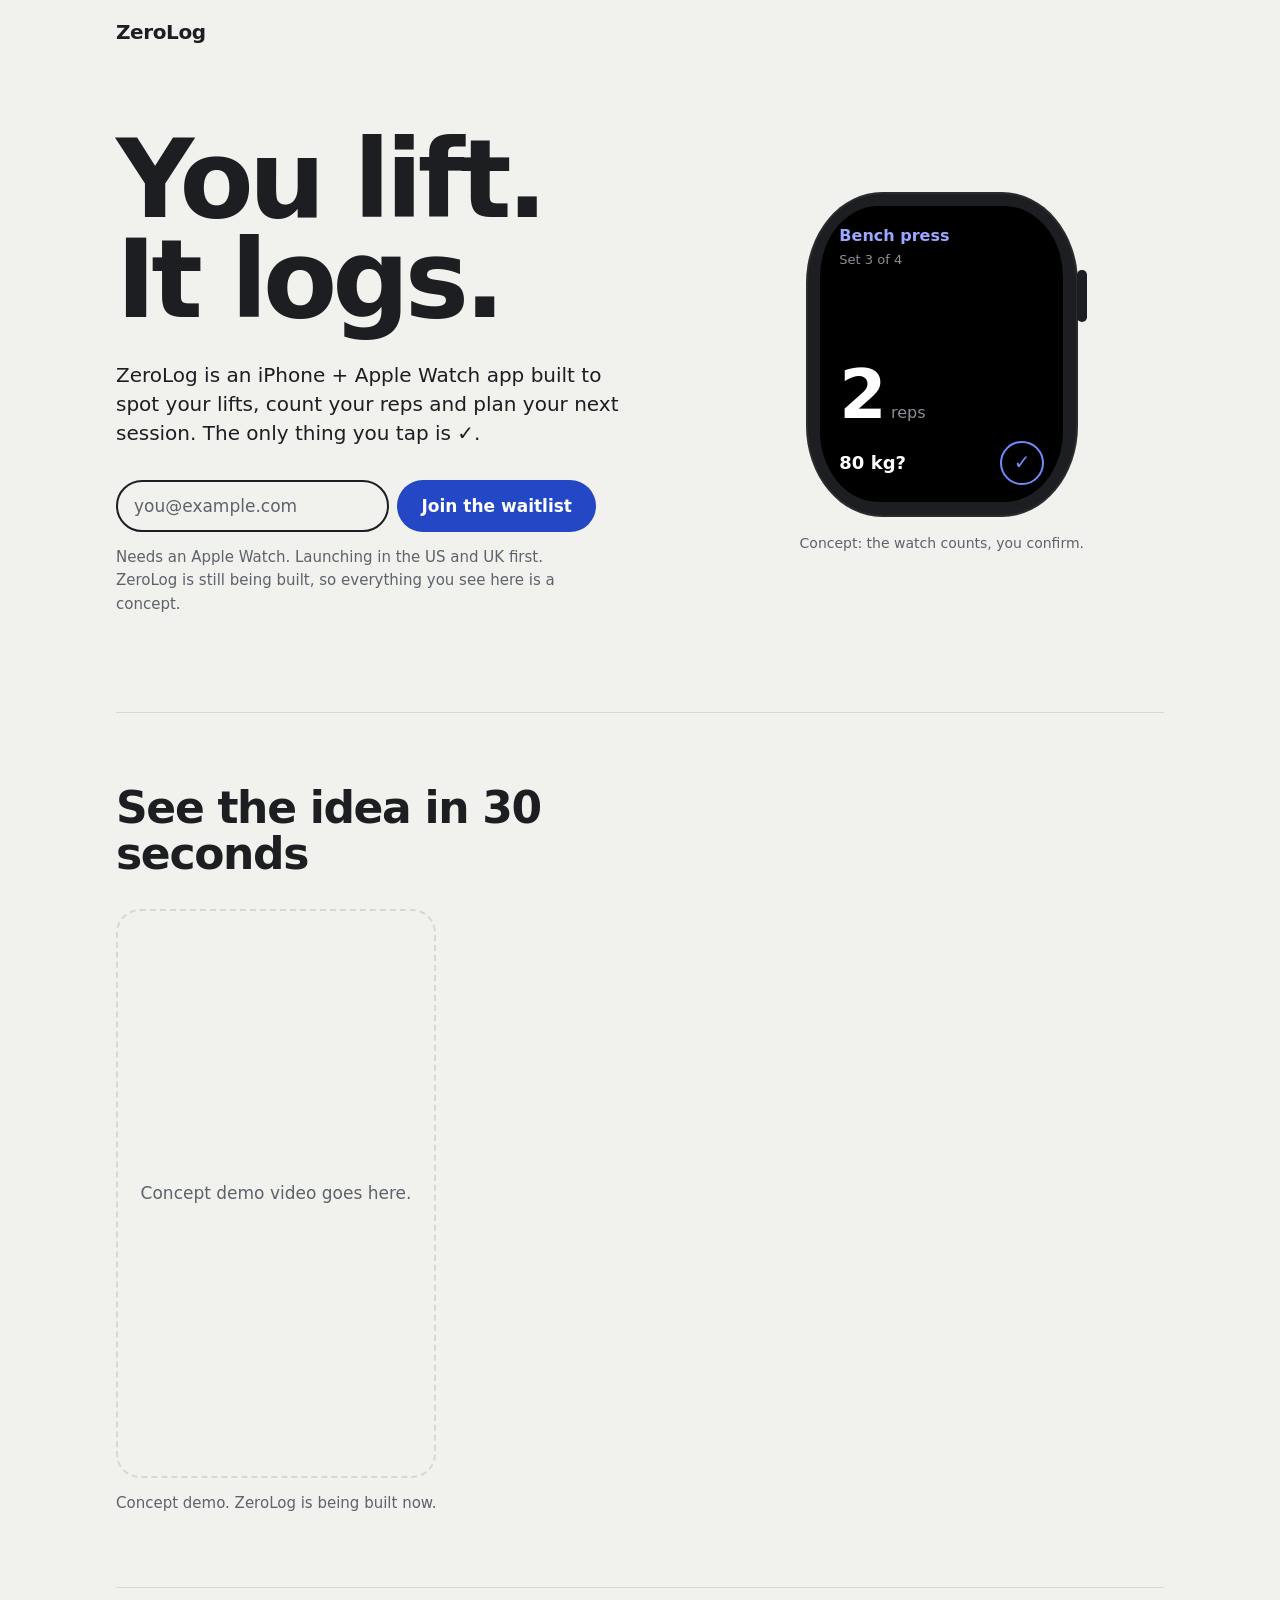
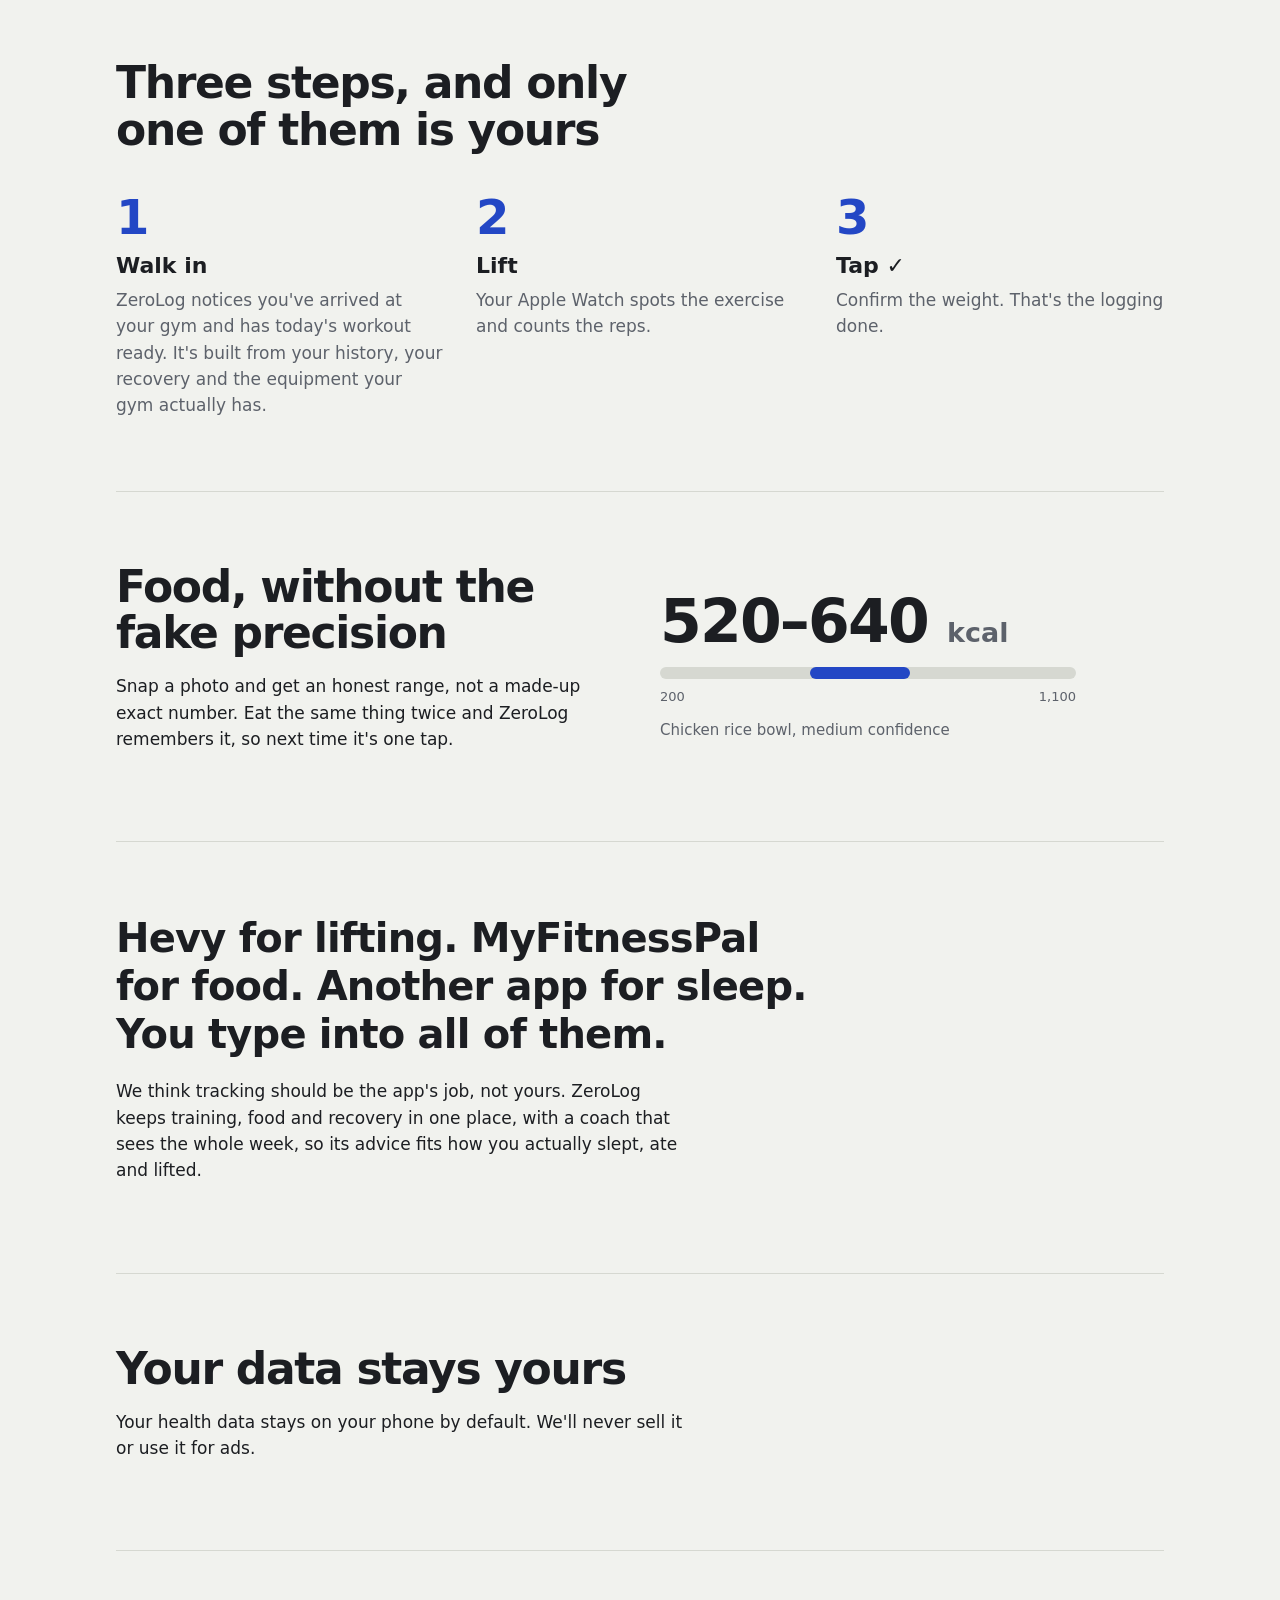
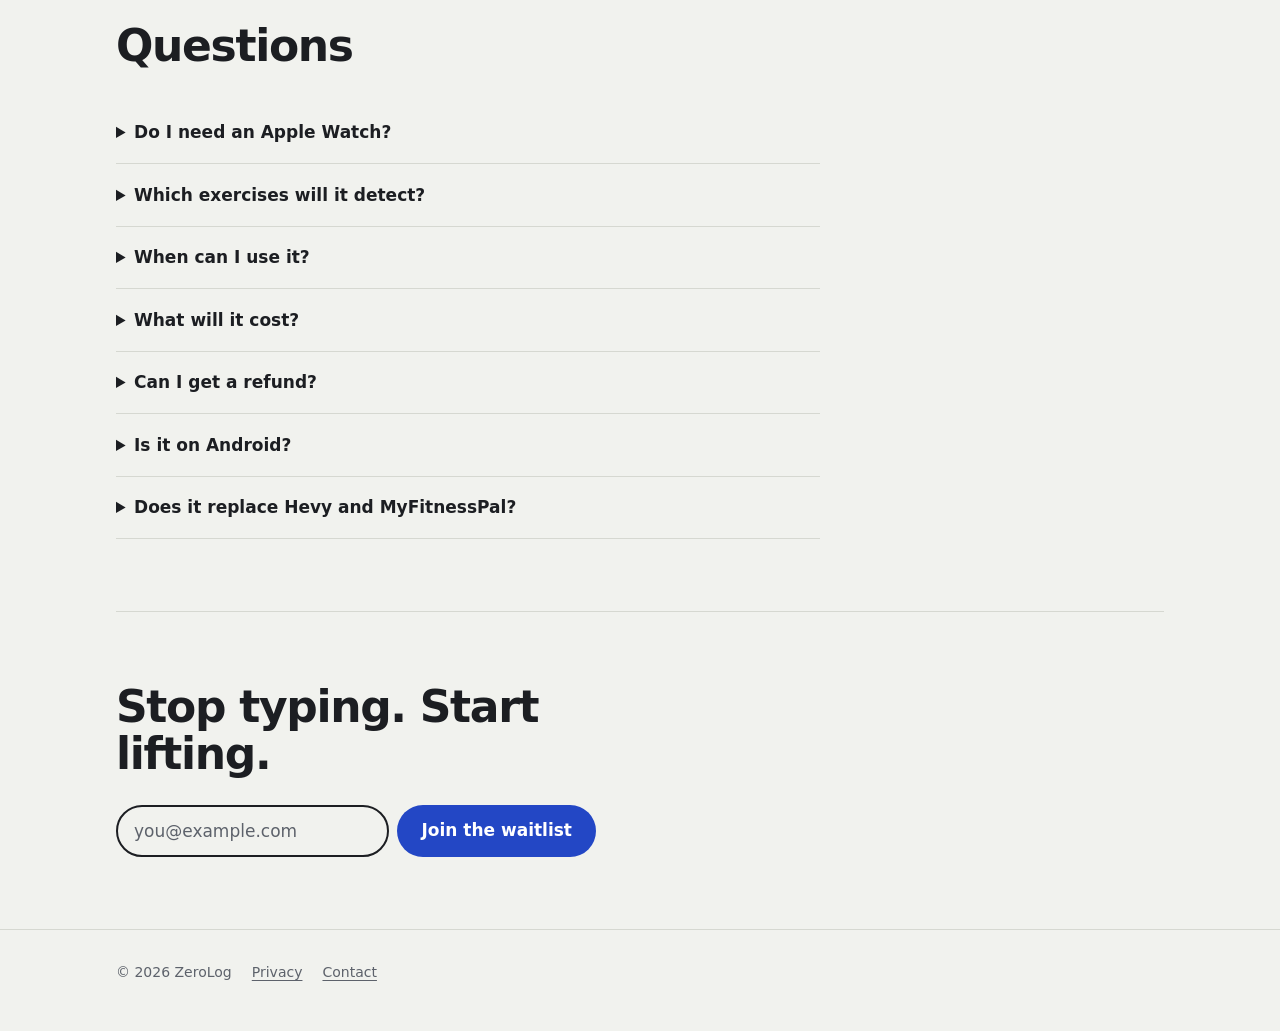
==== phase0/site/index.html @ 5a2d1632 "Initial ZeroLog plan, landing page and workout engine - CLAUDE.md + PLAN.md: product context, build-" ====
<!doctype html>
<html lang="en">
<head>
  <meta charset="utf-8">
  <meta name="viewport" content="width=device-width, initial-scale=1">
  <title>ZeroLog: you lift, it logs</title>
  <meta name="description" content="An iPhone + Apple Watch app built to spot your lifts, count your reps and plan your next session. Join the waitlist.">
  <link rel="icon" href="data:image/svg+xml,%3Csvg xmlns=%22http://www.w3.org/2000/svg%22 viewBox=%220 0 32 32%22%3E%3Crect width=%2232%22 height=%2232%22 rx=%228%22 fill=%22%232347c5%22/%3E%3Cpath d=%22M9 16.5l4.5 4.5L23 11.5%22 stroke=%22white%22 stroke-width=%223.5%22 fill=%22none%22 stroke-linecap=%22round%22 stroke-linejoin=%22round%22/%3E%3C/svg%3E">
  <link rel="stylesheet" href="styles.css">
</head>
<body>

<header class="site-header">
  <div class="wrap">
    <a class="logo" href="/">ZeroLog</a>
  </div>
</header>

<main>
  <div class="wrap">

    <!-- Hero -->
    <section class="hero">
      <div>
        <h1>You lift.<br>It logs.</h1>
        <p class="lede">ZeroLog is an iPhone + Apple Watch app built to spot your lifts, count your reps and plan your next session. The only thing you tap is ✓.</p>

        <form class="waitlist" data-waitlist>
          <label for="email-top">Email address</label>
          <input id="email-top" name="email" type="email" autocomplete="email" placeholder="you@example.com" required>
          <button class="button" type="submit">Join the waitlist</button>
        </form>
        <p class="fine">Needs an Apple Watch. Launching in the US and UK first. ZeroLog is still being built, so everything you see here is a concept.</p>
      </div>

      <div class="watch-stage">
        <!-- Starts in its finished state so it still makes sense without JavaScript. -->
        <div class="watch done" aria-hidden="true">
          <div class="screen">
            <p class="w-ex">Bench press</p>
            <p class="w-set">Set 3 of 4</p>
            <p class="w-reps"><span class="w-count" id="rep-count">8</span><span class="w-unit">reps</span></p>
            <div class="w-confirm">
              <p class="w-weight"><span class="w-ask">80 kg?</span><span class="w-logged">Logged</span></p>
              <span class="w-tap">✓</span>
            </div>
          </div>
        </div>
        <p class="watch-caption">Concept: the watch counts, you confirm.</p>
      </div>
    </section>

    <!-- Concept video (add the file before launch, see README.md) -->
    <section class="section" aria-labelledby="demo-title">
      <h2 id="demo-title">See the idea in 30 seconds</h2>
      <div class="video-frame">
        <p>Concept demo video goes here.</p>
      </div>
      <p class="fine">Concept demo. ZeroLog is being built now.</p>
    </section>

    <!-- How it works -->
    <section class="section" aria-labelledby="how-title">
      <h2 id="how-title">Three steps, and only one of them is yours</h2>
      <ol class="steps">
        <li>
          <h3>Walk in</h3>
          <p>ZeroLog notices you've arrived at your gym and has today's workout ready. It's built from your history, your recovery and the equipment your gym actually has.</p>
        </li>
        <li>
          <h3>Lift</h3>
          <p>Your Apple Watch spots the exercise and counts the reps.</p>
        </li>
        <li>
          <h3>Tap ✓</h3>
          <p>Confirm the weight. That's the logging done.</p>
        </li>
      </ol>
    </section>

    <!-- Food -->
    <section class="section" aria-labelledby="food-title">
      <div class="split">
        <div>
          <h2 id="food-title">Food, without the fake precision</h2>
          <p>Snap a photo and get an honest range, not a made-up exact number. Eat the same thing twice and ZeroLog remembers it, so next time it's one tap.</p>
        </div>
        <div class="range" role="img" aria-label="Example estimate: 520 to 640 kilocalories, medium confidence">
          <p class="range-figure">520–640 <span>kcal</span></p>
          <div class="range-track"><div class="range-band"></div></div>
          <div class="range-scale"><span>200</span><span>1,100</span></div>
          <p class="range-note">Chicken rice bowl, medium confidence</p>
        </div>
      </div>
    </section>

    <!-- Why (also carries the coach) -->
    <section class="section" aria-labelledby="why-title">
      <h2 id="why-title" class="statement">Hevy for lifting. MyFitnessPal for food. Another app for sleep. You type into all of them.</h2>
      <p>We think tracking should be the app's job, not yours. ZeroLog keeps training, food and recovery in one place, with a coach that sees the whole week, so its advice fits how you actually slept, ate and lifted.</p>
    </section>

    <!-- Data -->
    <section class="section" aria-labelledby="data-title">
      <h2 id="data-title">Your data stays yours</h2>
      <p>Your health data stays on your phone by default. We'll never sell it or use it for ads.</p>
    </section>

    <!-- FAQ -->
    <section class="section" aria-labelledby="faq-title">
      <h2 id="faq-title">Questions</h2>
      <div class="faq">
        <details>
          <summary>Do I need an Apple Watch?</summary>
          <p>Yes. Automatic rep counting needs the watch on your wrist.</p>
        </details>
        <details>
          <summary>Which exercises will it detect?</summary>
          <p>We're starting with the most common lifts, like bench press, overhead press, rows, curls and pulldowns, and adding more as accuracy improves. You can always confirm or fix a set with one tap.</p>
        </details>
        <details>
          <summary>When can I use it?</summary>
          <p>Founding members get the beta first, planned for summer 2027.</p>
        </details>
        <details>
          <summary>What will it cost?</summary>
          <p>The planned launch price is $59.99 a year, with a monthly option. Founding members pay $49.99 for their first year.</p>
        </details>
        <details>
          <summary>Can I get a refund?</summary>
          <p>Yes. Full refund any time before launch. One email, no questions.</p>
        </details>
        <details>
          <summary>Is it on Android?</summary>
          <p>Not yet. iPhone and Apple Watch come first.</p>
        </details>
        <details>
          <summary>Does it replace Hevy and MyFitnessPal?</summary>
          <p>That's the goal.</p>
        </details>
      </div>
    </section>

    <!-- Closing call to action -->
    <section class="section closing" aria-labelledby="closing-title">
      <h2 id="closing-title">Stop typing. Start lifting.</h2>
      <form class="waitlist" data-waitlist>
        <label for="email-bottom">Email address</label>
        <input id="email-bottom" name="email" type="email" autocomplete="email" placeholder="you@example.com" required>
        <button class="button" type="submit">Join the waitlist</button>
      </form>
    </section>

  </div>
</main>

<footer class="site-footer">
  <div class="wrap">
    <nav>
      <span>© 2026 ZeroLog</span>
      <a href="privacy.html">Privacy</a>
      <a href="mailto:hello@getzerolog.com">Contact</a>
    </nav>
  </div>
</footer>

<script>
  // Waitlist form: LOCAL PREVIEW ONLY. It does not save emails anywhere.
  // On launch day this is replaced with the Kit form (see README.md).
  document.querySelectorAll("form[data-waitlist]").forEach(function (form) {
    form.addEventListener("submit", function (event) {
      event.preventDefault();
      window.location.href = "thanks.html";
    });
  });

  // Watch animation: counts 1 to 8 reps once, then shows the tick.
  // Skipped for people who have reduced motion turned on.
  (function () {
    var watch = document.querySelector(".watch");
    var count = document.getElementById("rep-count");
    if (window.matchMedia("(prefers-reduced-motion: reduce)").matches) return;

    watch.classList.remove("done");
    count.textContent = "0";
    var reps = 0;
    function nextRep() {
      reps += 1;
      count.textContent = String(reps);
      if (reps < 8) setTimeout(nextRep, 600);
      else setTimeout(function () { watch.classList.add("done"); }, 700);
    }
    setTimeout(nextRep, 900);
  })();
</script>

</body>
</html>
---- phase0/site/styles.css ----
/* ZeroLog landing page styles.
   Colours: chalk background, graphite text, one accent (competition-plate blue). */

:root {
  --chalk: #f1f2ee;
  --graphite: #1c1e22;
  --steel: #5d626b;
  --rule: #d6d8d1;
  --plate: #2347c5;
  --plate-ink: #ffffff;
  --watch-body: #1c1e22;
  --watch-screen: #000000;

  --display: ui-rounded, "SF Pro Rounded", "Segoe UI", system-ui, sans-serif;
  --text: system-ui, -apple-system, "Segoe UI", Roboto, sans-serif;

  color-scheme: light dark;
}

@media (prefers-color-scheme: dark) {
  :root {
    --chalk: #16181b;
    --graphite: #ecede9;
    --steel: #a2a7ae;
    --rule: #2c2f34;
    --plate: #6f8cff;
    --plate-ink: #0d1022;
    --watch-body: #2c2f34;
  }
}

* { box-sizing: border-box; }

html { -webkit-text-size-adjust: 100%; }

body {
  margin: 0;
  background: var(--chalk);
  color: var(--graphite);
  font: 400 1.0625rem/1.55 var(--text);
}

a { color: inherit; text-underline-offset: 0.2em; }

:focus-visible {
  outline: 3px solid var(--plate);
  outline-offset: 3px;
  border-radius: 4px;
}

.wrap {
  width: 100%;
  max-width: 68rem;
  margin: 0 auto;
  padding: 0 1.25rem;
}

/* ---------- Header ---------- */

.site-header { padding: 1.25rem 0; }

.logo {
  font: 700 1.25rem/1 var(--display);
  letter-spacing: -0.02em;
  text-decoration: none;
}

/* ---------- Hero ---------- */

.hero {
  display: grid;
  gap: 3rem;
  align-items: center;
  padding: 2.5rem 0 4.5rem;
}

@media (min-width: 52rem) {
  .hero { grid-template-columns: 1.25fr 1fr; padding: 4rem 0 6rem; }
}

h1 {
  margin: 0 0 2rem;
  font: 700 clamp(3.25rem, 10vw, 6.75rem)/0.92 var(--display);
  letter-spacing: -0.045em;
}

.lede {
  max-width: 32rem;
  margin: 0 0 2rem;
  font-size: 1.25rem;
  line-height: 1.45;
}

.fine {
  max-width: 30rem;
  margin: 0.875rem 0 0;
  color: var(--steel);
  font-size: 0.9375rem;
}

/* ---------- Waitlist form ---------- */

.waitlist {
  display: flex;
  flex-wrap: wrap;
  gap: 0.5rem;
  max-width: 30rem;
}

.waitlist label {
  position: absolute;
  width: 1px; height: 1px;
  overflow: hidden;
  clip: rect(0 0 0 0);
}

.waitlist input {
  flex: 1 1 14rem;
  min-height: 3.25rem;
  padding: 0 1rem;
  border: 2px solid var(--graphite);
  border-radius: 999px;
  background: transparent;
  color: inherit;
  font: inherit;
}

.waitlist input::placeholder { color: var(--steel); }

.button {
  display: inline-flex;
  align-items: center;
  justify-content: center;
  min-height: 3.25rem;
  padding: 0 1.5rem;
  border: 0;
  border-radius: 999px;
  background: var(--plate);
  color: var(--plate-ink);
  font: 600 1.0625rem/1 var(--text);
  text-decoration: none;
  cursor: pointer;
}

.button:hover { filter: brightness(1.08); }

/* ---------- Watch (the one animated moment) ---------- */

.watch-stage {
  display: flex;
  flex-direction: column;
  align-items: center;
  gap: 1rem;
}

.watch {
  position: relative;
  width: min(17rem, 72vw);
  aspect-ratio: 41 / 49;
  padding: 0.9rem;
  border-radius: 28%;
  background: var(--watch-body);
  box-shadow: inset 0 0 0 2px rgba(255, 255, 255, 0.06);
}

/* Digital crown */
.watch::after {
  content: "";
  position: absolute;
  right: -0.55rem;
  top: 24%;
  width: 0.6rem;
  height: 16%;
  border-radius: 0.3rem;
  background: var(--watch-body);
}

.screen {
  display: flex;
  flex-direction: column;
  height: 100%;
  padding: 1.1rem 1.2rem;
  border-radius: 24%;
  background: var(--watch-screen);
  color: #ffffff;
  font-family: var(--display);
}

.w-ex {
  margin: 0;
  color: #9aa6ff;
  font-size: 1rem;
  font-weight: 600;
}

.w-set {
  margin: 0.1rem 0 0;
  color: #8a8f98;
  font-size: 0.8125rem;
}

.w-reps {
  display: flex;
  align-items: baseline;
  gap: 0.4rem;
  margin: auto 0 0;
  font-variant-numeric: tabular-nums;
}

.w-count {
  font-size: 4.25rem;
  font-weight: 700;
  line-height: 1;
  letter-spacing: -0.03em;
}

.w-unit { color: #8a8f98; font-size: 1rem; }

.w-confirm {
  display: flex;
  align-items: center;
  justify-content: space-between;
  margin-top: 0.75rem;
}

.w-weight { margin: 0; font-size: 1.125rem; font-weight: 600; }

.w-tap {
  display: grid;
  place-items: center;
  width: 2.75rem;
  height: 2.75rem;
  border: 2px solid #6f8cff;
  border-radius: 50%;
  color: #6f8cff;
  font-size: 1.25rem;
  font-weight: 700;
  transition: background-color 200ms ease, color 200ms ease, transform 200ms ease;
}

.watch.done .w-tap {
  background: #6f8cff;
  color: #000000;
  transform: scale(1.08);
}

.w-logged { display: none; }
.watch.done .w-logged { display: inline; }
.watch.done .w-ask { display: none; }

.watch-caption {
  margin: 0;
  color: var(--steel);
  font-size: 0.875rem;
  text-align: center;
}

/* ---------- Sections ---------- */

.section {
  padding: 4.5rem 0;
  border-top: 1px solid var(--rule);
}

h2 {
  max-width: 36rem;
  margin: 0 0 1rem;
  font: 700 clamp(1.875rem, 4.5vw, 2.75rem)/1.05 var(--display);
  letter-spacing: -0.03em;
}

.section p { max-width: 36rem; }

/* Concept video: vertical, same format as the short-form posts */
.video-frame {
  display: grid;
  place-items: center;
  width: min(20rem, 100%);
  aspect-ratio: 9 / 16;
  margin-top: 2rem;
  border: 2px dashed var(--rule);
  border-radius: 1.5rem;
  color: var(--steel);
}

.video-frame video {
  width: 100%;
  height: 100%;
  border-radius: inherit;
  object-fit: cover;
}

/* How it works: a real sequence, so it is numbered */
.steps {
  display: grid;
  gap: 2.5rem;
  margin: 2.5rem 0 0;
  padding: 0;
  list-style: none;
  counter-reset: step;
}

@media (min-width: 46rem) {
  .steps { grid-template-columns: repeat(3, 1fr); gap: 2rem; }
}

.steps li { counter-increment: step; }

.steps li::before {
  content: counter(step);
  display: block;
  margin-bottom: 0.75rem;
  color: var(--plate);
  font: 700 3rem/1 var(--display);
}

.steps h3 {
  margin: 0 0 0.5rem;
  font: 700 1.375rem/1.2 var(--display);
}

.steps p { margin: 0; color: var(--steel); }

/* Food: the calorie range, drawn as a range */
.split {
  display: grid;
  gap: 2.5rem;
  align-items: center;
}

@media (min-width: 52rem) {
  .split { grid-template-columns: 1fr 1fr; }
}

.range { max-width: 26rem; }

.range-figure {
  margin: 0 0 1rem;
  font: 700 clamp(2.5rem, 7vw, 3.75rem)/1 var(--display);
  letter-spacing: -0.03em;
  font-variant-numeric: tabular-nums;
}

.range-figure span { color: var(--steel); font-size: 0.45em; letter-spacing: 0; }

.range-track {
  position: relative;
  height: 0.75rem;
  border-radius: 999px;
  background: var(--rule);
}

.range-band {
  position: absolute;
  left: 36%;
  width: 24%;
  height: 100%;
  border-radius: 999px;
  background: var(--plate);
}

.range-scale {
  display: flex;
  justify-content: space-between;
  margin-top: 0.5rem;
  color: var(--steel);
  font-size: 0.8125rem;
  font-variant-numeric: tabular-nums;
}

.range-note { margin: 0.75rem 0 0; color: var(--steel); font-size: 0.9375rem; }

/* Why: one big statement */
.statement {
  max-width: 44rem;
  margin: 0 0 1.25rem;
  font: 600 clamp(1.625rem, 4vw, 2.5rem)/1.2 var(--display);
  letter-spacing: -0.02em;
}

/* FAQ */
.faq { max-width: 44rem; margin-top: 2rem; }

.faq details { border-bottom: 1px solid var(--rule); }

.faq summary {
  padding: 1.1rem 0;
  font-weight: 600;
  cursor: pointer;
}

.faq details p { margin: 0 0 1.25rem; color: var(--steel); }

/* Closing call to action */
.closing { text-align: left; }
.closing .waitlist { margin-top: 1.75rem; }

/* Footer */
.site-footer {
  padding: 2rem 0 3rem;
  border-top: 1px solid var(--rule);
  color: var(--steel);
  font-size: 0.875rem;
}

.site-footer nav { display: flex; flex-wrap: wrap; gap: 1.25rem; }

/* Thank-you + privacy pages */
/* Only top/bottom padding here, so the side gutter from .wrap survives */
.narrow { max-width: 42.5rem; padding-top: 3rem; padding-bottom: 5rem; }

.narrow h1 { font-size: clamp(2.5rem, 8vw, 4rem); }

.offer {
  margin-top: 3rem;
  padding: clamp(1.25rem, 5vw, 2rem);
  border: 2px solid var(--graphite);
  border-radius: 1.5rem;
}

.offer h2 { margin-bottom: 0.5rem; }

.price {
  margin: 0 0 1.25rem;
  font: 700 2.5rem/1 var(--display);
  letter-spacing: -0.03em;
}

.price span { display: block; margin-top: 0.5rem; color: var(--steel); font: 400 1rem/1.4 var(--text); letter-spacing: 0; }

.offer ul { margin: 0 0 1.75rem; padding-left: 1.2rem; }
.offer li { margin-bottom: 0.4rem; }

.prose h2 { font-size: 1.5rem; margin-top: 2.5rem; }
.prose p, .prose li { color: var(--graphite); }

.draft-banner {
  padding: 0.75rem 1rem;
  border: 2px dashed var(--plate);
  border-radius: 0.75rem;
  font-weight: 600;
}

@media (prefers-reduced-motion: reduce) {
  * { transition: none !important; }
}
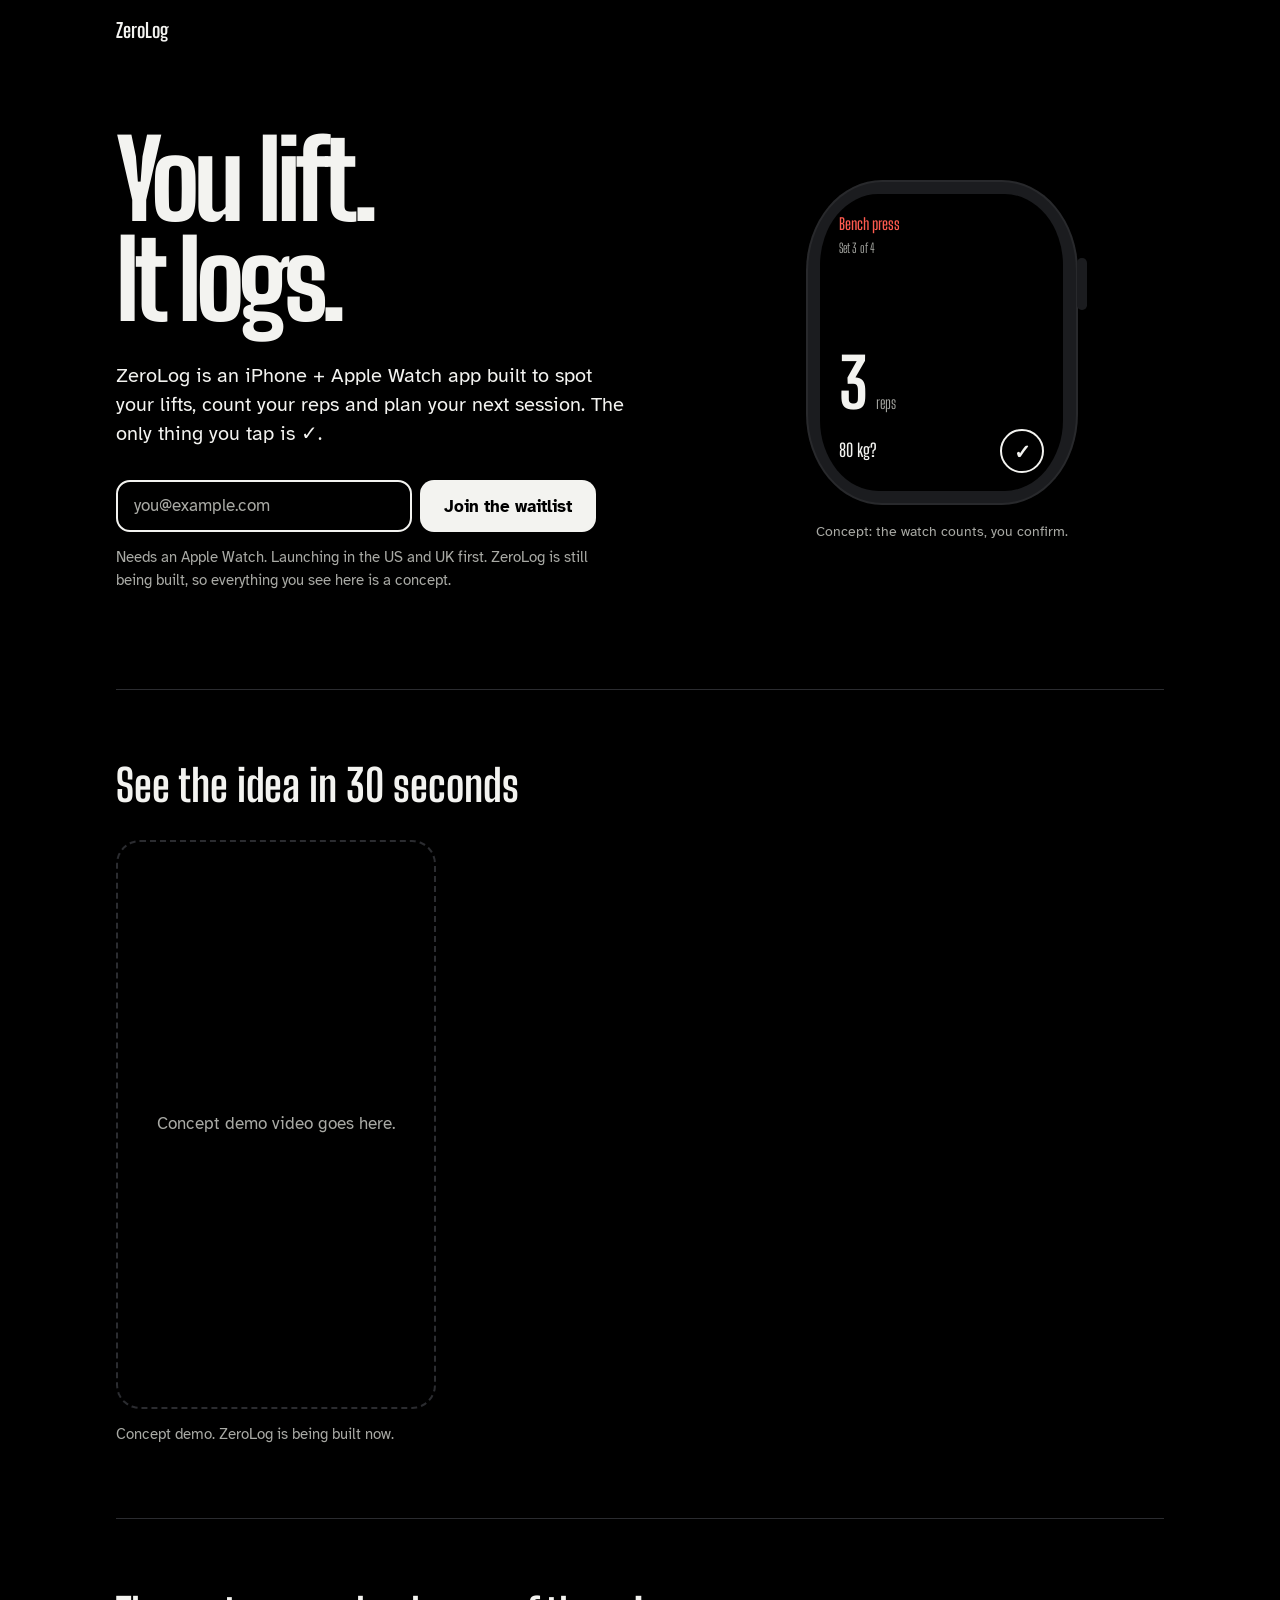
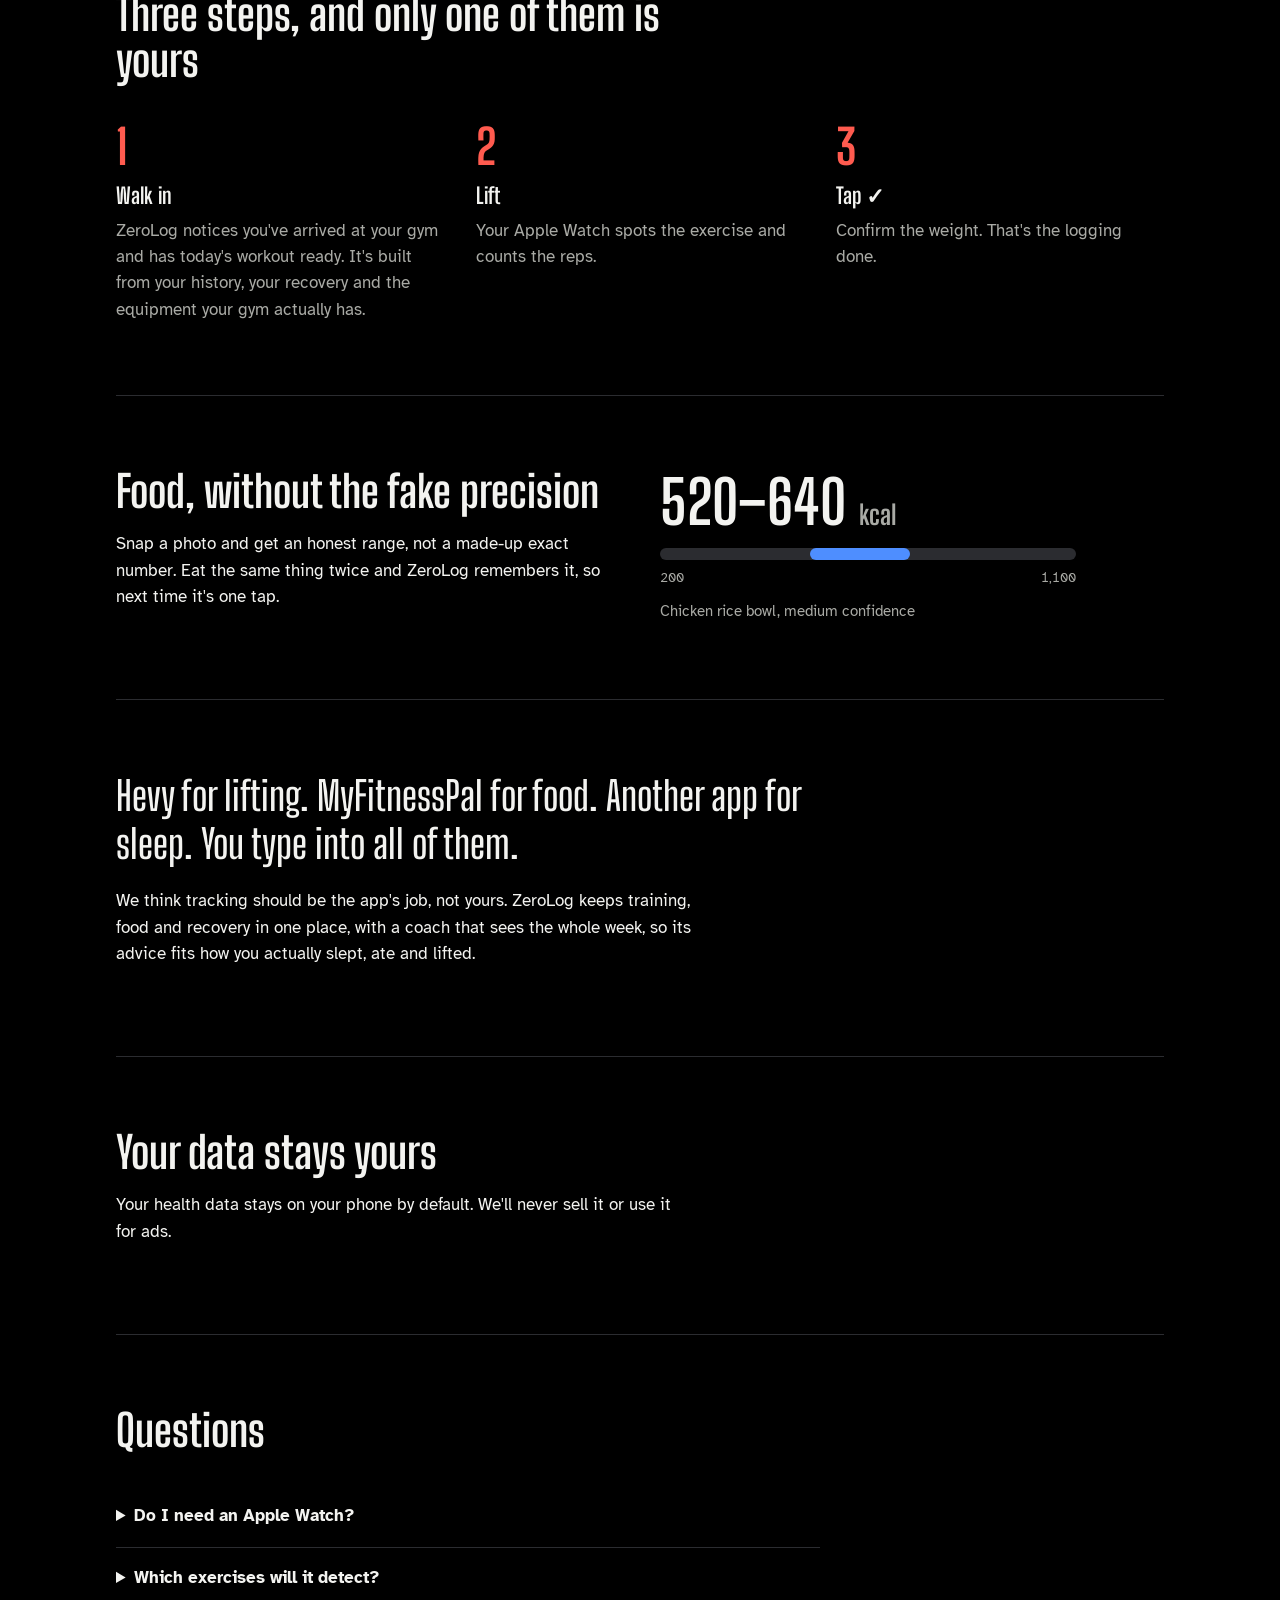
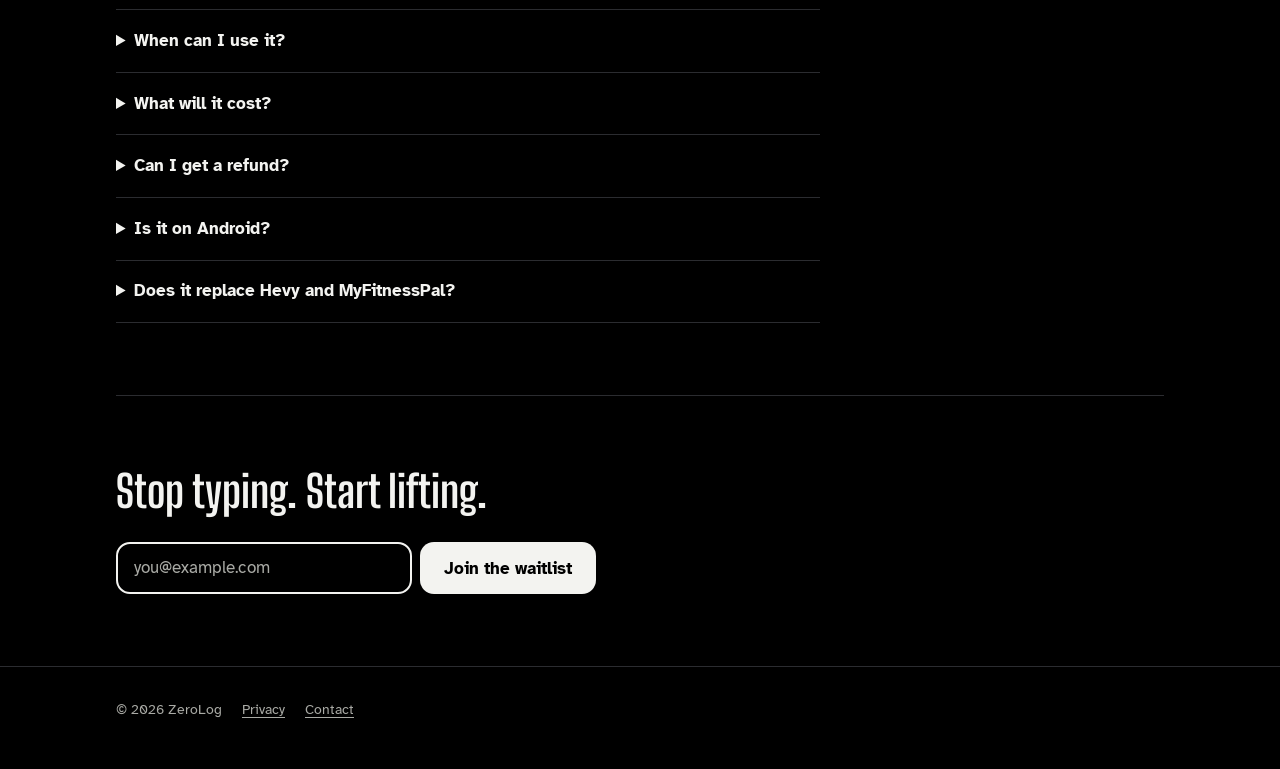
==== commit ea467cee: "Fix button style build error; landing page gets the dark look - Style.swift: rename the label helper" ====
--- a/phase0/site/index.html
+++ b/phase0/site/index.html
@@ -5,7 +5,10 @@
   <meta name="viewport" content="width=device-width, initial-scale=1">
   <title>ZeroLog: you lift, it logs</title>
   <meta name="description" content="An iPhone + Apple Watch app built to spot your lifts, count your reps and plan your next session. Join the waitlist.">
-  <link rel="icon" href="data:image/svg+xml,%3Csvg xmlns=%22http://www.w3.org/2000/svg%22 viewBox=%220 0 32 32%22%3E%3Crect width=%2232%22 height=%2232%22 rx=%228%22 fill=%22%232347c5%22/%3E%3Cpath d=%22M9 16.5l4.5 4.5L23 11.5%22 stroke=%22white%22 stroke-width=%223.5%22 fill=%22none%22 stroke-linecap=%22round%22 stroke-linejoin=%22round%22/%3E%3C/svg%3E">
+  <link rel="icon" href="data:image/svg+xml,%3Csvg xmlns=%22http://www.w3.org/2000/svg%22 viewBox=%220 0 32 32%22%3E%3Crect width=%2232%22 height=%2232%22 rx=%228%22 fill=%22%23000000%22/%3E%3Cpath d=%22M9 16.5l4.5 4.5L23 11.5%22 stroke=%22white%22 stroke-width=%223.5%22 fill=%22none%22 stroke-linecap=%22round%22 stroke-linejoin=%22round%22/%3E%3C/svg%3E">
+  <link rel="preconnect" href="https://fonts.googleapis.com">
+  <link rel="preconnect" href="https://fonts.gstatic.com" crossorigin>
+  <link rel="stylesheet" href="https://fonts.googleapis.com/css2?family=Atkinson+Hyperlegible:wght@400;700&family=Big+Shoulders+Display:wght@800&display=swap">
   <link rel="stylesheet" href="styles.css">
 </head>
 <body>
--- a/phase0/site/styles.css
+++ b/phase0/site/styles.css
@@ -1,32 +1,24 @@
 /* ZeroLog landing page styles.
-   Colours: chalk background, graphite text, one accent (competition-plate blue). */
+   Same look as the app: true black, white text and buttons, data colours from competition
+   weight plates (red = workouts, blue = food), Big Shoulders Display for big type and numbers,
+   Atkinson Hyperlegible for everything else. */
 
 :root {
-  --chalk: #f1f2ee;
-  --graphite: #1c1e22;
-  --steel: #5d626b;
-  --rule: #d6d8d1;
-  --plate: #2347c5;
-  --plate-ink: #ffffff;
-  --watch-body: #1c1e22;
+  --chalk: #000000;      /* page */
+  --surface: #111214;    /* panels */
+  --graphite: #f3f3f0;   /* text, primary buttons */
+  --steel: #a9aaa5;      /* supporting text */
+  --rule: #2b2c30;       /* hairlines, empty tracks */
+  --plate: #ff5b4f;      /* red plate: workouts */
+  --food: #4e8eff;       /* blue plate: food */
+  --done: #3fd68a;       /* green plate: done */
+  --watch-body: #1b1c1f;
   --watch-screen: #000000;
 
-  --display: ui-rounded, "SF Pro Rounded", "Segoe UI", system-ui, sans-serif;
-  --text: system-ui, -apple-system, "Segoe UI", Roboto, sans-serif;
-
-  color-scheme: light dark;
-}
-
-@media (prefers-color-scheme: dark) {
-  :root {
-    --chalk: #16181b;
-    --graphite: #ecede9;
-    --steel: #a2a7ae;
-    --rule: #2c2f34;
-    --plate: #6f8cff;
-    --plate-ink: #0d1022;
-    --watch-body: #2c2f34;
-  }
+  --display: "Big Shoulders Display", "Arial Narrow", sans-serif;
+  --text: "Atkinson Hyperlegible", system-ui, sans-serif;
+
+  color-scheme: dark;
 }
 
 * { box-sizing: border-box; }
@@ -43,7 +35,7 @@
 a { color: inherit; text-underline-offset: 0.2em; }
 
 :focus-visible {
-  outline: 3px solid var(--plate);
+  outline: 3px solid var(--graphite);
   outline-offset: 3px;
   border-radius: 4px;
 }
@@ -61,7 +53,7 @@
 
 .logo {
   font: 700 1.25rem/1 var(--display);
-  letter-spacing: -0.02em;
+  letter-spacing: 0;
   text-decoration: none;
 }
 
@@ -80,7 +72,7 @@
 
 h1 {
   margin: 0 0 2rem;
-  font: 700 clamp(3.25rem, 10vw, 6.75rem)/0.92 var(--display);
+  font: 800 clamp(3.25rem, 10vw, 6.75rem)/0.92 var(--display);
   letter-spacing: -0.045em;
 }
 
@@ -119,7 +111,7 @@
   min-height: 3.25rem;
   padding: 0 1rem;
   border: 2px solid var(--graphite);
-  border-radius: 999px;
+  border-radius: 14px;
   background: transparent;
   color: inherit;
   font: inherit;
@@ -134,10 +126,10 @@
   min-height: 3.25rem;
   padding: 0 1.5rem;
   border: 0;
-  border-radius: 999px;
-  background: var(--plate);
-  color: var(--plate-ink);
-  font: 600 1.0625rem/1 var(--text);
+  border-radius: 14px;
+  background: var(--graphite);
+  color: var(--chalk);
+  font: 700 1.0625rem/1 var(--text);
   text-decoration: none;
   cursor: pointer;
 }
@@ -182,20 +174,20 @@
   padding: 1.1rem 1.2rem;
   border-radius: 24%;
   background: var(--watch-screen);
-  color: #ffffff;
+  color: var(--graphite);
   font-family: var(--display);
 }
 
 .w-ex {
   margin: 0;
-  color: #9aa6ff;
+  color: var(--plate);
   font-size: 1rem;
   font-weight: 600;
 }
 
 .w-set {
   margin: 0.1rem 0 0;
-  color: #8a8f98;
+  color: var(--steel);
   font-size: 0.8125rem;
 }
 
@@ -211,10 +203,10 @@
   font-size: 4.25rem;
   font-weight: 700;
   line-height: 1;
-  letter-spacing: -0.03em;
-}
-
-.w-unit { color: #8a8f98; font-size: 1rem; }
+  letter-spacing: 0;
+}
+
+.w-unit { color: var(--steel); font-size: 1rem; }
 
 .w-confirm {
   display: flex;
@@ -230,16 +222,17 @@
   place-items: center;
   width: 2.75rem;
   height: 2.75rem;
-  border: 2px solid #6f8cff;
+  border: 2px solid var(--graphite);
   border-radius: 50%;
-  color: #6f8cff;
+  color: var(--graphite);
   font-size: 1.25rem;
   font-weight: 700;
   transition: background-color 200ms ease, color 200ms ease, transform 200ms ease;
 }
 
 .watch.done .w-tap {
-  background: #6f8cff;
+  background: var(--done);
+  border-color: var(--done);
   color: #000000;
   transform: scale(1.08);
 }
@@ -266,7 +259,7 @@
   max-width: 36rem;
   margin: 0 0 1rem;
   font: 700 clamp(1.875rem, 4.5vw, 2.75rem)/1.05 var(--display);
-  letter-spacing: -0.03em;
+  letter-spacing: 0;
 }
 
 .section p { max-width: 36rem; }
@@ -337,7 +330,7 @@
 .range-figure {
   margin: 0 0 1rem;
   font: 700 clamp(2.5rem, 7vw, 3.75rem)/1 var(--display);
-  letter-spacing: -0.03em;
+  letter-spacing: 0;
   font-variant-numeric: tabular-nums;
 }
 
@@ -356,7 +349,7 @@
   width: 24%;
   height: 100%;
   border-radius: 999px;
-  background: var(--plate);
+  background: var(--food);
 }
 
 .range-scale {
@@ -375,7 +368,7 @@
   max-width: 44rem;
   margin: 0 0 1.25rem;
   font: 600 clamp(1.625rem, 4vw, 2.5rem)/1.2 var(--display);
-  letter-spacing: -0.02em;
+  letter-spacing: 0;
 }
 
 /* FAQ */
@@ -423,7 +416,7 @@
 .price {
   margin: 0 0 1.25rem;
   font: 700 2.5rem/1 var(--display);
-  letter-spacing: -0.03em;
+  letter-spacing: 0;
 }
 
 .price span { display: block; margin-top: 0.5rem; color: var(--steel); font: 400 1rem/1.4 var(--text); letter-spacing: 0; }
@@ -436,7 +429,7 @@
 
 .draft-banner {
   padding: 0.75rem 1rem;
-  border: 2px dashed var(--plate);
+  border: 2px dashed var(--rule);
   border-radius: 0.75rem;
   font-weight: 600;
 }
